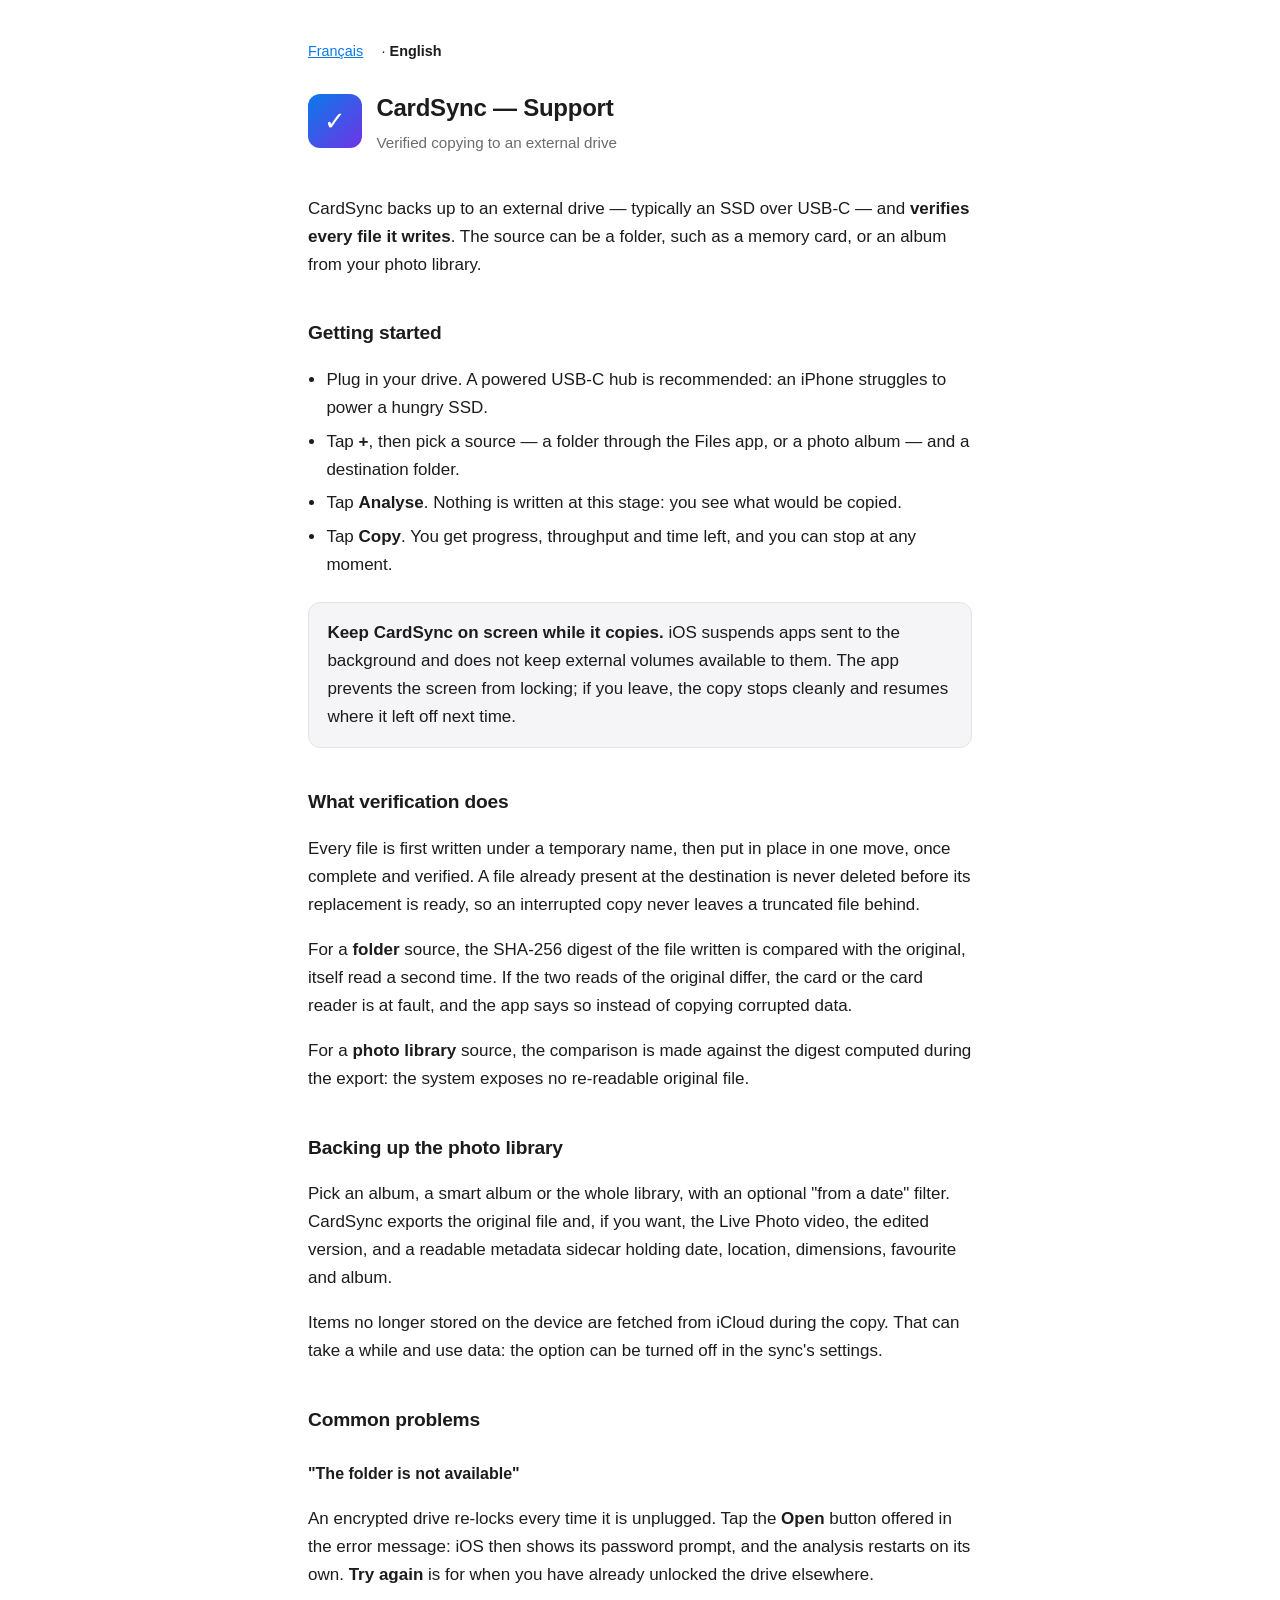
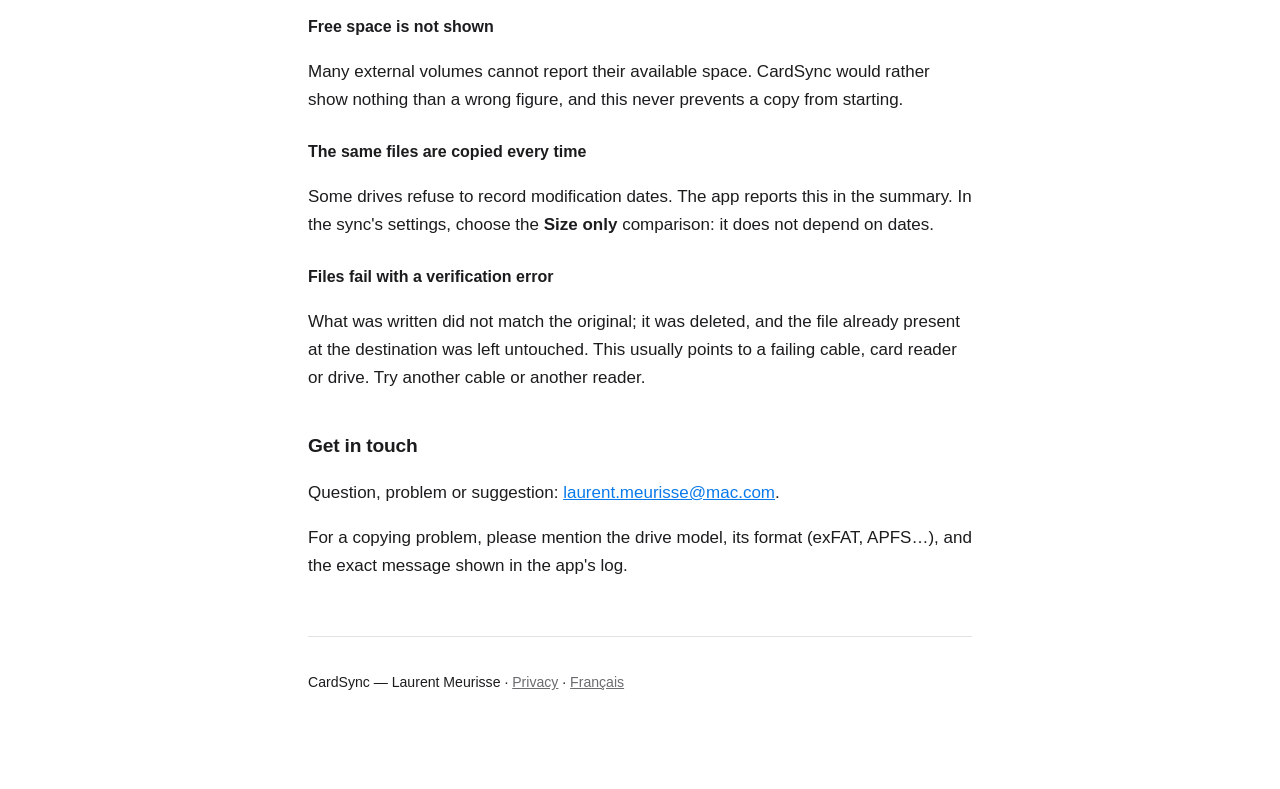
==== en/index.html @ ac632330 "Pages d'assistance et de confidentialité de CardSync Deux pages statiques, en français et en anglais" ====
<!doctype html>
<html lang="en">
<head>
<meta charset="utf-8">
<meta name="viewport" content="width=device-width, initial-scale=1">
<title>CardSync — Support</title>
<meta name="description" content="Support for CardSync, the iPhone app that copies to an external drive and verifies every file.">
<link rel="stylesheet" href="../style.css">
</head>
<body>
<nav class="langues"><a href="../">Français</a> · <strong>English</strong></nav>

<header>
  <div class="marque">✓</div>
  <div>
    <h1>CardSync — Support</h1>
    <p>Verified copying to an external drive</p>
  </div>
</header>

<p>CardSync backs up to an external drive — typically an SSD over USB-C — and
<strong>verifies every file it writes</strong>. The source can be a folder, such as a
memory card, or an album from your photo library.</p>

<h2>Getting started</h2>
<ul>
  <li>Plug in your drive. A powered USB-C hub is recommended: an iPhone struggles to power a hungry SSD.</li>
  <li>Tap <strong>+</strong>, then pick a source — a folder through the Files app, or a photo album — and a destination folder.</li>
  <li>Tap <strong>Analyse</strong>. Nothing is written at this stage: you see what would be copied.</li>
  <li>Tap <strong>Copy</strong>. You get progress, throughput and time left, and you can stop at any moment.</li>
</ul>

<div class="encadre">
  <p><strong>Keep CardSync on screen while it copies.</strong> iOS suspends apps sent to
  the background and does not keep external volumes available to them. The app prevents
  the screen from locking; if you leave, the copy stops cleanly and resumes where it left
  off next time.</p>
</div>

<h2>What verification does</h2>
<p>Every file is first written under a temporary name, then put in place in one move, once
complete and verified. A file already present at the destination is never deleted before
its replacement is ready, so an interrupted copy never leaves a truncated file behind.</p>
<p>For a <strong>folder</strong> source, the SHA-256 digest of the file written is compared
with the original, itself read a second time. If the two reads of the original differ, the
card or the card reader is at fault, and the app says so instead of copying corrupted data.</p>
<p>For a <strong>photo library</strong> source, the comparison is made against the digest
computed during the export: the system exposes no re-readable original file.</p>

<h2>Backing up the photo library</h2>
<p>Pick an album, a smart album or the whole library, with an optional "from a date"
filter. CardSync exports the original file and, if you want, the Live Photo video, the
edited version, and a readable metadata sidecar holding date, location, dimensions,
favourite and album.</p>
<p>Items no longer stored on the device are fetched from iCloud during the copy. That can
take a while and use data: the option can be turned off in the sync's settings.</p>

<h2>Common problems</h2>

<h3>"The folder is not available"</h3>
<p>An encrypted drive re-locks every time it is unplugged. Tap the <strong>Open</strong>
button offered in the error message: iOS then shows its password prompt, and the analysis
restarts on its own. <strong>Try again</strong> is for when you have already unlocked the
drive elsewhere.</p>

<h3>Free space is not shown</h3>
<p>Many external volumes cannot report their available space. CardSync would rather show
nothing than a wrong figure, and this never prevents a copy from starting.</p>

<h3>The same files are copied every time</h3>
<p>Some drives refuse to record modification dates. The app reports this in the summary.
In the sync's settings, choose the <strong>Size only</strong> comparison: it does not
depend on dates.</p>

<h3>Files fail with a verification error</h3>
<p>What was written did not match the original; it was deleted, and the file already
present at the destination was left untouched. This usually points to a failing cable,
card reader or drive. Try another cable or another reader.</p>

<h2>Get in touch</h2>
<p>Question, problem or suggestion:
<a href="mailto:laurent.meurisse@mac.com?subject=CardSync">laurent.meurisse@mac.com</a>.</p>
<p>For a copying problem, please mention the drive model, its format (exFAT, APFS…), and
the exact message shown in the app's log.</p>

<footer>
  <p>CardSync — Laurent Meurisse ·
  <a href="privacy.html">Privacy</a> ·
  <a href="../">Français</a></p>
</footer>
</body>
</html>
---- style.css ----
:root {
  --fond: #ffffff;
  --texte: #1c1c1e;
  --doux: #6b6b70;
  --trait: #e3e3e6;
  --accent: #0a7aea;
  --encadre: #f5f5f7;
}
@media (prefers-color-scheme: dark) {
  :root {
    --fond: #111113;
    --texte: #f2f2f4;
    --doux: #9a9aa0;
    --trait: #2c2c30;
    --accent: #4da3ff;
    --encadre: #1b1b1e;
  }
}
* { box-sizing: border-box; }
body {
  margin: 0 auto;
  padding: 2.5rem 1.25rem 5rem;
  max-width: 44rem;
  background: var(--fond);
  color: var(--texte);
  font: 17px/1.65 -apple-system, BlinkMacSystemFont, "Segoe UI", Roboto, Helvetica, Arial, sans-serif;
  -webkit-text-size-adjust: 100%;
}
header { display: flex; align-items: center; gap: 0.9rem; margin-bottom: 2.5rem; }
header .marque {
  width: 54px; height: 54px; flex: none; border-radius: 12px;
  background: linear-gradient(135deg, #0a7aea, #7033e6);
  display: grid; place-items: center; color: #fff; font-size: 26px;
}
header h1 { font-size: 1.5rem; margin: 0; letter-spacing: -0.01em; }
header p { margin: 0.15rem 0 0; color: var(--doux); font-size: 0.95rem; }
h2 { font-size: 1.2rem; margin: 2.4rem 0 0.7rem; letter-spacing: -0.01em; }
h3 { font-size: 1rem; margin: 1.6rem 0 0.4rem; }
p, li { color: var(--texte); }
a { color: var(--accent); }
ul { padding-left: 1.15rem; }
li { margin: 0.35rem 0; }
.encadre {
  background: var(--encadre); border: 1px solid var(--trait);
  border-radius: 12px; padding: 1rem 1.15rem; margin: 1.4rem 0;
}
.encadre p:first-child { margin-top: 0; }
.encadre p:last-child { margin-bottom: 0; }
nav.langues { margin-bottom: 1.5rem; font-size: 0.9rem; }
nav.langues a { margin-right: 0.9rem; }
footer {
  margin-top: 3.5rem; padding-top: 1.25rem; border-top: 1px solid var(--trait);
  color: var(--doux); font-size: 0.88rem;
}
footer a { color: var(--doux); }
code {
  background: var(--encadre); border: 1px solid var(--trait);
  border-radius: 5px; padding: 0.1em 0.35em; font-size: 0.9em;
}
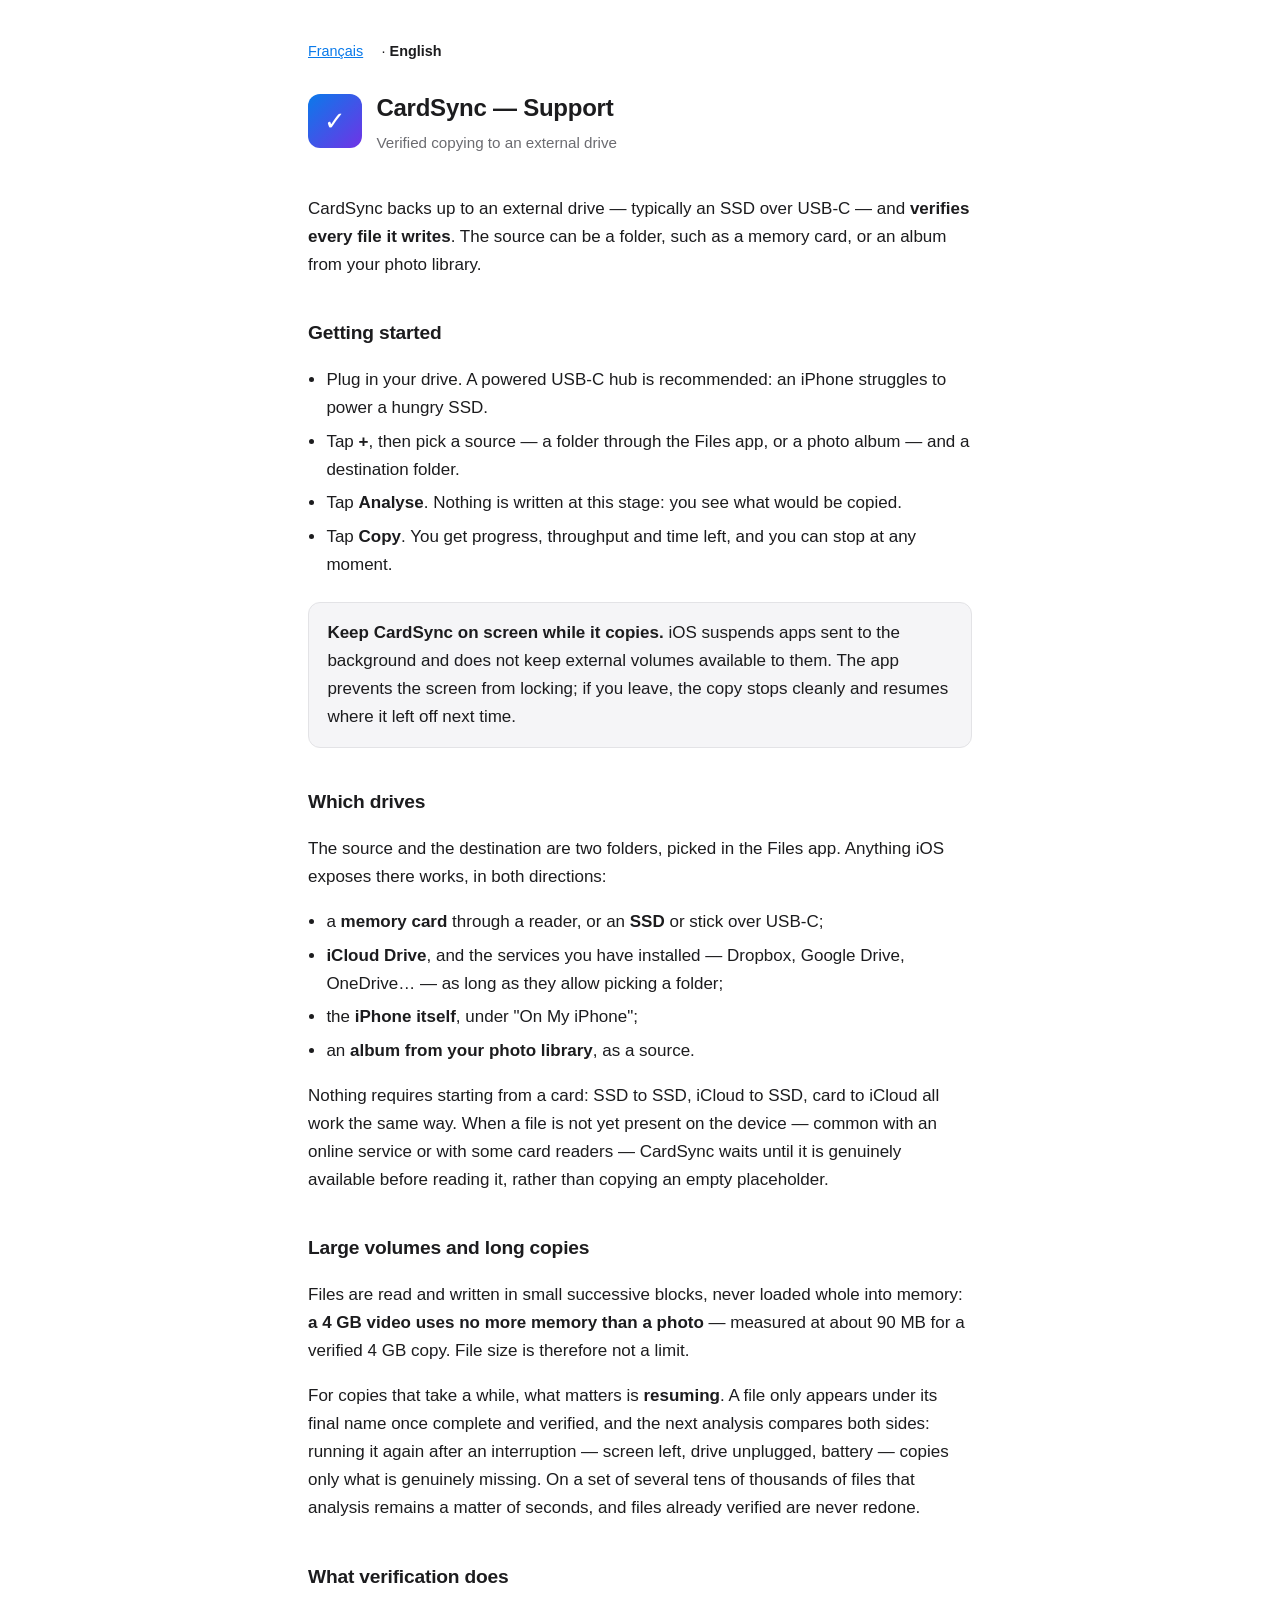
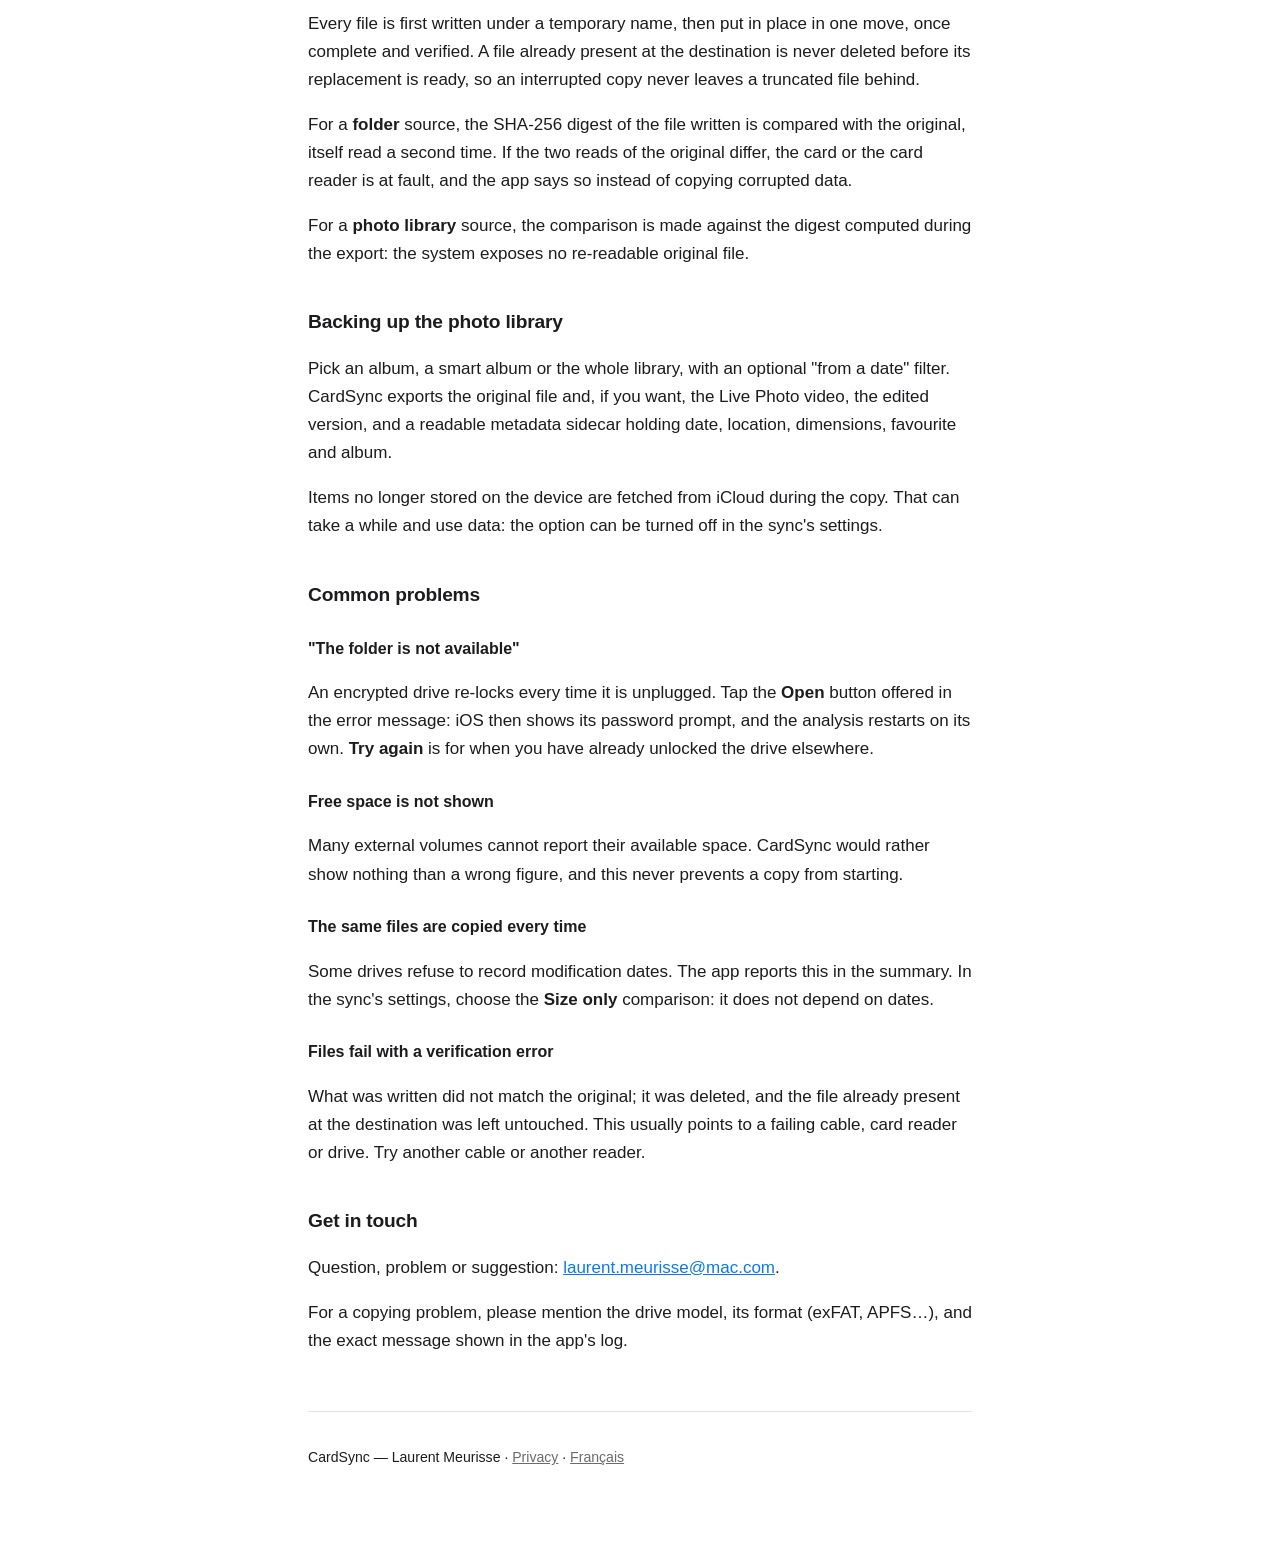
==== commit 867c2519: "Supports pris en charge, gros volumes, et correction sur le réseau Deux ajouts demandés : - la sourc" ====
--- a/en/index.html
+++ b/en/index.html
@@ -36,6 +36,30 @@
   the screen from locking; if you leave, the copy stops cleanly and resumes where it left
   off next time.</p>
 </div>
+
+<h2>Which drives</h2>
+<p>The source and the destination are two folders, picked in the Files app. Anything iOS
+exposes there works, in both directions:</p>
+<ul>
+  <li>a <strong>memory card</strong> through a reader, or an <strong>SSD</strong> or stick over USB-C;</li>
+  <li><strong>iCloud Drive</strong>, and the services you have installed — Dropbox, Google&nbsp;Drive, OneDrive… — as long as they allow picking a folder;</li>
+  <li>the <strong>iPhone itself</strong>, under "On My iPhone";</li>
+  <li>an <strong>album from your photo library</strong>, as a source.</li>
+</ul>
+<p>Nothing requires starting from a card: SSD to SSD, iCloud to SSD, card to iCloud all
+work the same way. When a file is not yet present on the device — common with an online
+service or with some card readers — CardSync waits until it is genuinely available before
+reading it, rather than copying an empty placeholder.</p>
+
+<h2>Large volumes and long copies</h2>
+<p>Files are read and written in small successive blocks, never loaded whole into memory:
+<strong>a 4 GB video uses no more memory than a photo</strong> — measured at about 90 MB
+for a verified 4 GB copy. File size is therefore not a limit.</p>
+<p>For copies that take a while, what matters is <strong>resuming</strong>. A file only
+appears under its final name once complete and verified, and the next analysis compares
+both sides: running it again after an interruption — screen left, drive unplugged, battery
+— copies only what is genuinely missing. On a set of several tens of thousands of files
+that analysis remains a matter of seconds, and files already verified are never redone.</p>
 
 <h2>What verification does</h2>
 <p>Every file is first written under a temporary name, then put in place in one move, once
